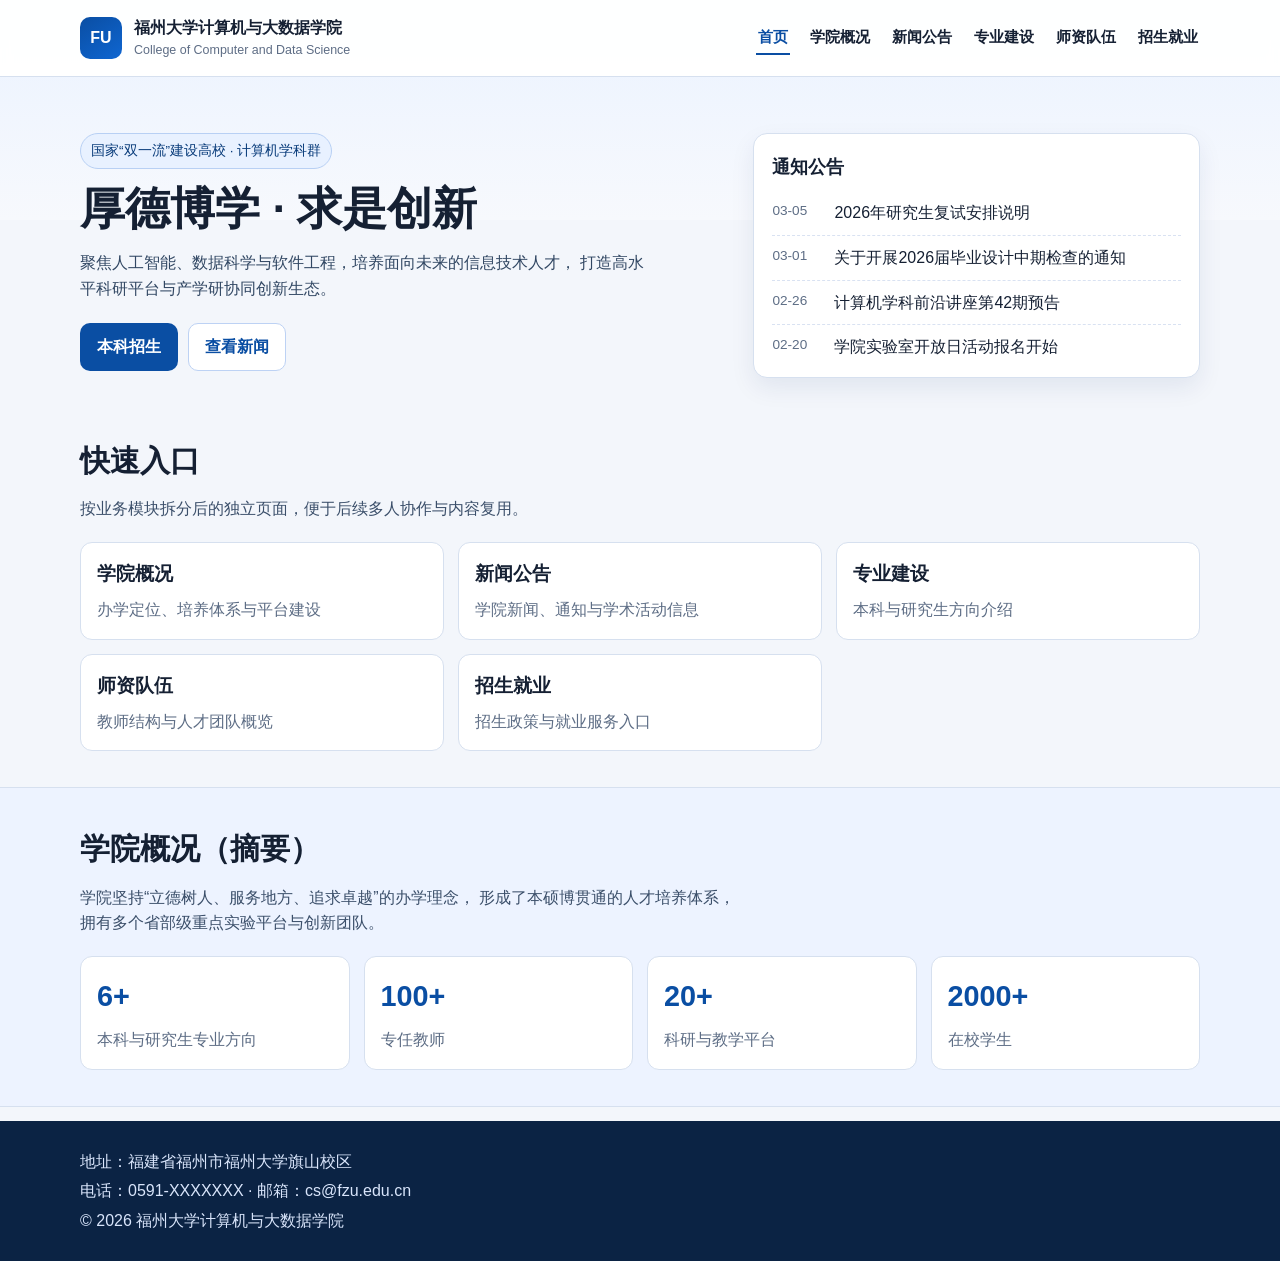
==== index.html @ 97e62f18 "福州大学计算机官网v1.0" ====
﻿<!DOCTYPE html>
<html lang="zh-CN">
<head>
  <meta charset="UTF-8">
  <meta name="viewport" content="width=device-width, initial-scale=1.0">
  <title>福州大学计算机与大数据学院</title>
  <link rel="stylesheet" href="styles.css">
</head>
<body>
  <div id="site-header"></div>

  <section class="hero">
    <div class="container hero-grid">
      <div>
        <p class="tag">国家“双一流”建设高校 · 计算机学科群</p>
        <h1>厚德博学 · 求是创新</h1>
        <p class="lead">
          聚焦人工智能、数据科学与软件工程，培养面向未来的信息技术人才，
          打造高水平科研平台与产学研协同创新生态。
        </p>
        <div class="hero-actions">
          <a class="btn btn-primary" href="admission.html">本科招生</a>
          <a class="btn btn-ghost" href="news.html">查看新闻</a>
        </div>
      </div>
      <div class="hero-card">
        <h2>通知公告</h2>
        <ul>
          <li><span>03-05</span><a href="#">2026年研究生复试安排说明</a></li>
          <li><span>03-01</span><a href="#">关于开展2026届毕业设计中期检查的通知</a></li>
          <li><span>02-26</span><a href="#">计算机学科前沿讲座第42期预告</a></li>
          <li><span>02-20</span><a href="#">学院实验室开放日活动报名开始</a></li>
        </ul>
      </div>
    </div>
  </section>

  <main>
    <section class="section">
      <div class="container">
        <h2 class="section-title">快速入口</h2>
        <p class="section-intro">按业务模块拆分后的独立页面，便于后续多人协作与内容复用。</p>
        <div class="quick-links">
          <a class="quick-link-card" href="about.html">
            <h3>学院概况</h3>
            <p>办学定位、培养体系与平台建设</p>
          </a>
          <a class="quick-link-card" href="news.html">
            <h3>新闻公告</h3>
            <p>学院新闻、通知与学术活动信息</p>
          </a>
          <a class="quick-link-card" href="programs.html">
            <h3>专业建设</h3>
            <p>本科与研究生方向介绍</p>
          </a>
          <a class="quick-link-card" href="faculty.html">
            <h3>师资队伍</h3>
            <p>教师结构与人才团队概览</p>
          </a>
          <a class="quick-link-card" href="admission.html">
            <h3>招生就业</h3>
            <p>招生政策与就业服务入口</p>
          </a>
        </div>
      </div>
    </section>

    <section class="section section-alt">
      <div class="container">
        <h2 class="section-title">学院概况（摘要）</h2>
        <p class="section-intro">
          学院坚持“立德树人、服务地方、追求卓越”的办学理念，
          形成了本硕博贯通的人才培养体系，拥有多个省部级重点实验平台与创新团队。
        </p>
        <div class="stats">
          <article>
            <h3>6+</h3>
            <p>本科与研究生专业方向</p>
          </article>
          <article>
            <h3>100+</h3>
            <p>专任教师</p>
          </article>
          <article>
            <h3>20+</h3>
            <p>科研与教学平台</p>
          </article>
          <article>
            <h3>2000+</h3>
            <p>在校学生</p>
          </article>
        </div>
      </div>
    </section>
  </main>

  <div id="site-footer"></div>
  <script src="scripts/layout.js"></script>
  <script>
    window.renderLayout("home");
  </script>
</body>
</html>
---- styles.css ----
﻿:root {
  --bg: #f3f6fb;
  --surface: #ffffff;
  --surface-alt: #edf3ff;
  --text: #152033;
  --muted: #5d6d85;
  --brand: #0a4ea3;
  --brand-deep: #083b7a;
  --line: #d6e0ef;
}

* {
  box-sizing: border-box;
}

body {
  margin: 0;
  font-family: "Segoe UI", "PingFang SC", "Microsoft YaHei", sans-serif;
  color: var(--text);
  background: linear-gradient(180deg, #eaf2ff 0%, #f7f9fd 220px, var(--bg) 220px);
  line-height: 1.6;
}

.container {
  width: min(1120px, 92vw);
  margin: 0 auto;
}

.topbar {
  background: rgba(255, 255, 255, 0.95);
  border-bottom: 1px solid var(--line);
  position: sticky;
  top: 0;
  z-index: 20;
  backdrop-filter: blur(6px);
}

.topbar-inner {
  display: flex;
  justify-content: space-between;
  align-items: center;
  gap: 20px;
  min-height: 76px;
}

.brand {
  display: flex;
  align-items: center;
  gap: 12px;
}

.brand-link {
  text-decoration: none;
  color: inherit;
}

.logo {
  width: 42px;
  height: 42px;
  border-radius: 10px;
  display: grid;
  place-items: center;
  background: linear-gradient(145deg, var(--brand), #0f66d1);
  color: #fff;
  font-weight: 700;
}

.brand-cn,
.brand-en {
  margin: 0;
}

.brand-cn {
  font-size: 1rem;
  font-weight: 700;
}

.brand-en {
  color: var(--muted);
  font-size: 0.78rem;
}

.nav {
  display: flex;
  flex-wrap: wrap;
  gap: 18px;
}

.nav a {
  color: var(--text);
  text-decoration: none;
  font-size: 0.95rem;
  font-weight: 600;
  padding: 4px 2px;
  border-bottom: 2px solid transparent;
}

.nav a:hover,
.nav a.is-active {
  color: var(--brand);
  border-bottom-color: var(--brand);
}

.hero {
  padding: 56px 0 22px;
}

.hero-grid {
  display: grid;
  grid-template-columns: 1.45fr 1fr;
  gap: 26px;
}

.tag {
  display: inline-block;
  margin: 0 0 14px;
  padding: 6px 10px;
  border: 1px solid #b8d0f4;
  background: #e8f1ff;
  color: var(--brand-deep);
  border-radius: 999px;
  font-size: 0.85rem;
}

h1 {
  margin: 0;
  font-size: clamp(1.9rem, 4vw, 2.8rem);
  line-height: 1.15;
}

.lead {
  margin: 16px 0 22px;
  max-width: 64ch;
  color: #314763;
}

.hero-actions {
  display: flex;
  gap: 10px;
  flex-wrap: wrap;
}

.btn {
  display: inline-block;
  padding: 10px 16px;
  border-radius: 10px;
  font-weight: 700;
  text-decoration: none;
  border: 1px solid transparent;
}

.btn-primary {
  background: var(--brand);
  color: #fff;
}

.btn-primary:hover {
  background: var(--brand-deep);
}

.btn-ghost {
  background: #fff;
  border-color: #bdd2f4;
  color: var(--brand);
}

.hero-card {
  background: var(--surface);
  border: 1px solid var(--line);
  border-radius: 14px;
  padding: 18px 18px 8px;
  box-shadow: 0 10px 24px rgba(0, 40, 104, 0.08);
}

.hero-card h2 {
  margin: 0 0 10px;
  font-size: 1.15rem;
}

.hero-card ul {
  list-style: none;
  padding: 0;
  margin: 0;
}

.hero-card li {
  display: grid;
  grid-template-columns: 52px 1fr;
  gap: 10px;
  padding: 9px 0;
  border-top: 1px dashed #d9e2f2;
}

.hero-card li:first-child {
  border-top: none;
}

.hero-card span {
  color: var(--muted);
  font-size: 0.85rem;
}

.hero-card a {
  color: var(--text);
  text-decoration: none;
}

.hero-card a:hover {
  color: var(--brand);
}

.page-hero {
  padding: 42px 0 14px;
}

.page-hero h1 {
  font-size: clamp(1.7rem, 3.4vw, 2.5rem);
}

.page-hero p {
  margin: 8px 0 0;
  color: #3b4f6a;
}

.section {
  padding: 36px 0;
}

.section-alt {
  background: var(--surface-alt);
  border-top: 1px solid var(--line);
  border-bottom: 1px solid var(--line);
}

.section-title {
  margin: 0 0 12px;
  font-size: clamp(1.3rem, 2.4vw, 1.9rem);
}

.section-intro {
  margin: 0;
  max-width: 74ch;
  color: #3b4f6a;
}

.stats,
.news-grid,
.program-grid,
.quick-links {
  margin-top: 20px;
  display: grid;
  gap: 14px;
}

.stats {
  grid-template-columns: repeat(4, minmax(0, 1fr));
}

.stats article {
  background: var(--surface);
  border: 1px solid var(--line);
  border-radius: 12px;
  padding: 16px;
}

.stats h3 {
  margin: 0;
  font-size: 1.8rem;
  color: var(--brand);
}

.stats p {
  margin: 8px 0 0;
  color: var(--muted);
}

.news-grid {
  grid-template-columns: repeat(3, minmax(0, 1fr));
}

.news-item {
  background: var(--surface);
  border: 1px solid var(--line);
  border-radius: 12px;
  padding: 16px;
}

.news-meta {
  margin: 0 0 8px;
  color: var(--muted);
  font-size: 0.88rem;
}

.news-item h3 {
  margin: 0 0 10px;
  font-size: 1.05rem;
}

.news-item p {
  margin: 0;
  color: #40536c;
}

.program-grid {
  grid-template-columns: repeat(2, minmax(0, 1fr));
}

.program-grid article {
  background: var(--surface);
  border: 1px solid var(--line);
  border-radius: 12px;
  padding: 16px;
}

.program-grid h3 {
  margin: 0 0 8px;
}

.program-grid p {
  margin: 0;
  color: #41546d;
}

.faculty-list {
  margin-top: 18px;
  display: flex;
  flex-wrap: wrap;
  gap: 10px;
}

.faculty-list span {
  padding: 8px 12px;
  border-radius: 999px;
  border: 1px solid #c4d6f3;
  background: #f8fbff;
  color: #20487d;
  font-size: 0.92rem;
}

.admission-box {
  display: grid;
  grid-template-columns: 1.4fr 1fr;
  gap: 20px;
  background: var(--surface);
  border: 1px solid var(--line);
  border-radius: 16px;
  padding: 22px;
}

.admission-actions {
  display: flex;
  flex-direction: column;
  gap: 10px;
  justify-content: center;
}

.quick-links {
  grid-template-columns: repeat(3, minmax(0, 1fr));
}

.quick-link-card {
  background: var(--surface);
  border: 1px solid var(--line);
  border-radius: 12px;
  padding: 16px;
  text-decoration: none;
}

.quick-link-card h3 {
  margin: 0;
  color: var(--text);
}

.quick-link-card p {
  margin: 8px 0 0;
  color: var(--muted);
}

.quick-link-card:hover {
  border-color: #9fbce9;
  box-shadow: 0 8px 20px rgba(0, 40, 104, 0.08);
}

.list-block {
  margin: 0;
  padding-left: 20px;
}

.list-block li {
  margin: 8px 0;
  color: #3a4f69;
}

.footer {
  margin-top: 14px;
  background: #0b2344;
  color: #d9e5fb;
  padding: 24px 0;
}

.footer-inner p {
  margin: 4px 0;
}

@media (max-width: 980px) {
  .hero-grid,
  .admission-box,
  .quick-links {
    grid-template-columns: 1fr;
  }

  .news-grid {
    grid-template-columns: 1fr 1fr;
  }

  .stats {
    grid-template-columns: 1fr 1fr;
  }
}

@media (max-width: 680px) {
  .topbar-inner {
    align-items: flex-start;
    flex-direction: column;
    padding: 12px 0;
  }

  .news-grid,
  .program-grid,
  .stats {
    grid-template-columns: 1fr;
  }

  .nav {
    gap: 12px;
  }
}
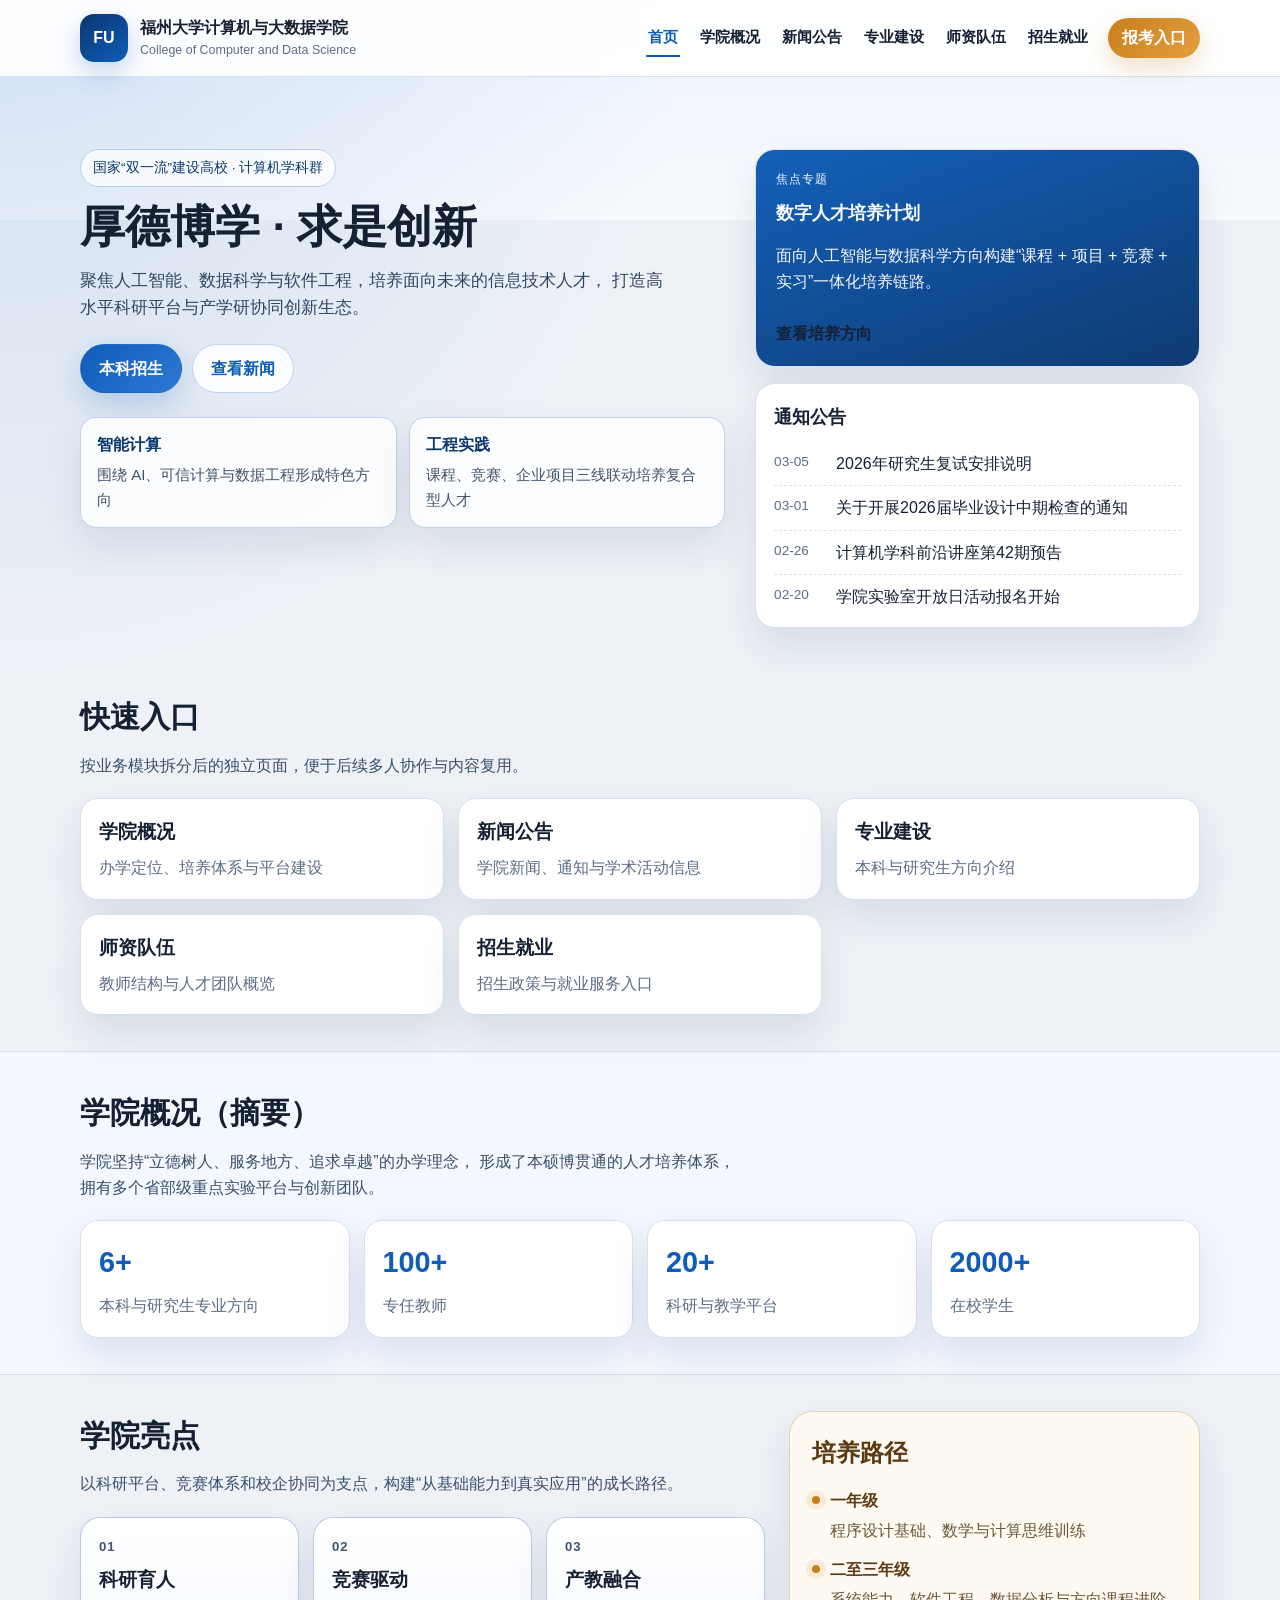
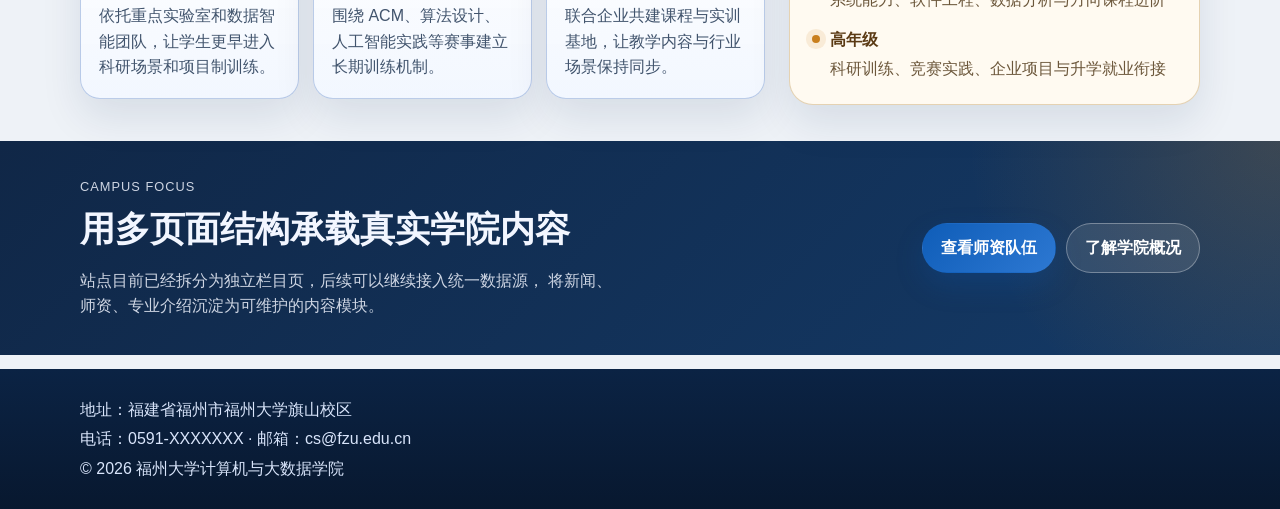
==== commit acbed7a7: "v3.0，主页面做了更多调整，学院门户页新增了“焦点专题”“学院亮点”“培养路径”“底部聚焦区”等内容模块。添加了“报考入口”" ====
--- a/index.html
+++ b/index.html
@@ -11,7 +11,7 @@
 
   <section class="hero">
     <div class="container hero-grid">
-      <div>
+      <div class="hero-copy">
         <p class="tag">国家“双一流”建设高校 · 计算机学科群</p>
         <h1>厚德博学 · 求是创新</h1>
         <p class="lead">
@@ -22,15 +22,33 @@
           <a class="btn btn-primary" href="admission.html">本科招生</a>
           <a class="btn btn-ghost" href="news.html">查看新闻</a>
         </div>
+        <div class="hero-highlights">
+          <article>
+            <strong>智能计算</strong>
+            <span>围绕 AI、可信计算与数据工程形成特色方向</span>
+          </article>
+          <article>
+            <strong>工程实践</strong>
+            <span>课程、竞赛、企业项目三线联动培养复合型人才</span>
+          </article>
+        </div>
       </div>
-      <div class="hero-card">
-        <h2>通知公告</h2>
-        <ul>
-          <li><span>03-05</span><a href="#">2026年研究生复试安排说明</a></li>
-          <li><span>03-01</span><a href="#">关于开展2026届毕业设计中期检查的通知</a></li>
-          <li><span>02-26</span><a href="#">计算机学科前沿讲座第42期预告</a></li>
-          <li><span>02-20</span><a href="#">学院实验室开放日活动报名开始</a></li>
-        </ul>
+      <div class="hero-panel">
+        <div class="hero-card hero-card-featured">
+          <p class="hero-card-label">焦点专题</p>
+          <h2>数字人才培养计划</h2>
+          <p>面向人工智能与数据科学方向构建“课程 + 项目 + 竞赛 + 实习”一体化培养链路。</p>
+          <a class="text-link" href="programs.html">查看培养方向</a>
+        </div>
+        <div class="hero-card">
+          <h2>通知公告</h2>
+          <ul>
+            <li><span>03-05</span><a href="#">2026年研究生复试安排说明</a></li>
+            <li><span>03-01</span><a href="#">关于开展2026届毕业设计中期检查的通知</a></li>
+            <li><span>02-26</span><a href="#">计算机学科前沿讲座第42期预告</a></li>
+            <li><span>02-20</span><a href="#">学院实验室开放日活动报名开始</a></li>
+          </ul>
+        </div>
       </div>
     </div>
   </section>
@@ -92,6 +110,68 @@
         </div>
       </div>
     </section>
+
+    <section class="section">
+      <div class="container feature-layout">
+        <div>
+          <h2 class="section-title">学院亮点</h2>
+          <p class="section-intro">
+            以科研平台、竞赛体系和校企协同为支点，构建“从基础能力到真实应用”的成长路径。
+          </p>
+          <div class="feature-grid">
+            <article class="feature-card">
+              <p class="feature-index">01</p>
+              <h3>科研育人</h3>
+              <p>依托重点实验室和数据智能团队，让学生更早进入科研场景和项目制训练。</p>
+            </article>
+            <article class="feature-card">
+              <p class="feature-index">02</p>
+              <h3>竞赛驱动</h3>
+              <p>围绕 ACM、算法设计、人工智能实践等赛事建立长期训练机制。</p>
+            </article>
+            <article class="feature-card">
+              <p class="feature-index">03</p>
+              <h3>产教融合</h3>
+              <p>联合企业共建课程与实训基地，让教学内容与行业场景保持同步。</p>
+            </article>
+          </div>
+        </div>
+        <aside class="timeline-card">
+          <h2>培养路径</h2>
+          <div class="timeline">
+            <article>
+              <span>一年级</span>
+              <p>程序设计基础、数学与计算思维训练</p>
+            </article>
+            <article>
+              <span>二至三年级</span>
+              <p>系统能力、软件工程、数据分析与方向课程进阶</p>
+            </article>
+            <article>
+              <span>高年级</span>
+              <p>科研训练、竞赛实践、企业项目与升学就业衔接</p>
+            </article>
+          </div>
+        </aside>
+      </div>
+    </section>
+
+    <section class="section section-band">
+      <div class="container spotlight">
+        <div>
+          <p class="spotlight-kicker">Campus Focus</p>
+          <h2>用多页面结构承载真实学院内容</h2>
+          <p>
+            站点目前已经拆分为独立栏目页，后续可以继续接入统一数据源，
+            将新闻、师资、专业介绍沉淀为可维护的内容模块。
+          </p>
+        </div>
+        <div class="spotlight-actions">
+          <a class="btn btn-primary" href="faculty.html">查看师资队伍</a>
+          <a class="btn btn-ghost" href="about.html">了解学院概况</a>
+        </div>
+      </div>
+    </section>
   </main>
 
   <div id="site-footer"></div>
--- a/styles.css
+++ b/styles.css
@@ -1,12 +1,15 @@
-﻿:root {
-  --bg: #f3f6fb;
+:root {
+  --bg: #eef2f7;
   --surface: #ffffff;
-  --surface-alt: #edf3ff;
+  --surface-alt: #f3f7ff;
+  --surface-band: #0f2949;
   --text: #152033;
   --muted: #5d6d85;
-  --brand: #0a4ea3;
-  --brand-deep: #083b7a;
+  --brand: #0f5db8;
+  --brand-deep: #0a376e;
+  --accent: #c97f1e;
   --line: #d6e0ef;
+  --shadow: 0 18px 40px rgba(13, 35, 76, 0.1);
 }
 
 * {
@@ -15,9 +18,11 @@
 
 body {
   margin: 0;
-  font-family: "Segoe UI", "PingFang SC", "Microsoft YaHei", sans-serif;
+  font-family: "Trebuchet MS", "PingFang SC", "Microsoft YaHei", sans-serif;
   color: var(--text);
-  background: linear-gradient(180deg, #eaf2ff 0%, #f7f9fd 220px, var(--bg) 220px);
+  background:
+    radial-gradient(circle at top left, rgba(25, 98, 193, 0.14), transparent 28%),
+    linear-gradient(180deg, #edf4ff 0%, #f8fafd 220px, var(--bg) 220px);
   line-height: 1.6;
 }
 
@@ -27,12 +32,12 @@
 }
 
 .topbar {
-  background: rgba(255, 255, 255, 0.95);
+  background: rgba(255, 255, 255, 0.92);
   border-bottom: 1px solid var(--line);
   position: sticky;
   top: 0;
   z-index: 20;
-  backdrop-filter: blur(6px);
+  backdrop-filter: blur(14px);
 }
 
 .topbar-inner {
@@ -55,14 +60,15 @@
 }
 
 .logo {
-  width: 42px;
-  height: 42px;
-  border-radius: 10px;
+  width: 48px;
+  height: 48px;
+  border-radius: 14px;
   display: grid;
   place-items: center;
-  background: linear-gradient(145deg, var(--brand), #0f66d1);
+  background: linear-gradient(145deg, var(--brand-deep), var(--brand));
   color: #fff;
   font-weight: 700;
+  box-shadow: 0 10px 24px rgba(15, 93, 184, 0.24);
 }
 
 .brand-cn,
@@ -78,6 +84,12 @@
 .brand-en {
   color: var(--muted);
   font-size: 0.78rem;
+}
+
+.nav-wrap {
+  display: flex;
+  align-items: center;
+  gap: 18px;
 }
 
 .nav {
@@ -91,7 +103,7 @@
   text-decoration: none;
   font-size: 0.95rem;
   font-weight: 600;
-  padding: 4px 2px;
+  padding: 6px 2px;
   border-bottom: 2px solid transparent;
 }
 
@@ -101,25 +113,45 @@
   border-bottom-color: var(--brand);
 }
 
+.nav-cta {
+  display: inline-flex;
+  align-items: center;
+  justify-content: center;
+  min-height: 40px;
+  padding: 0 14px;
+  border-radius: 999px;
+  background: linear-gradient(135deg, var(--accent), #e39f3f);
+  color: #fff;
+  text-decoration: none;
+  font-weight: 700;
+  box-shadow: 0 10px 24px rgba(201, 127, 30, 0.24);
+}
+
 .hero {
-  padding: 56px 0 22px;
+  padding: 72px 0 28px;
 }
 
 .hero-grid {
   display: grid;
   grid-template-columns: 1.45fr 1fr;
-  gap: 26px;
+  gap: 30px;
+  align-items: stretch;
+}
+
+.hero-copy {
+  position: relative;
 }
 
 .tag {
   display: inline-block;
   margin: 0 0 14px;
-  padding: 6px 10px;
-  border: 1px solid #b8d0f4;
-  background: #e8f1ff;
+  padding: 7px 12px;
+  border: 1px solid #b7cdee;
+  background: rgba(255, 255, 255, 0.75);
   color: var(--brand-deep);
   border-radius: 999px;
   font-size: 0.85rem;
+  backdrop-filter: blur(6px);
 }
 
 h1 {
@@ -132,6 +164,7 @@
   margin: 16px 0 22px;
   max-width: 64ch;
   color: #314763;
+  font-size: 1.04rem;
 }
 
 .hero-actions {
@@ -140,41 +173,98 @@
   flex-wrap: wrap;
 }
 
+.hero-highlights {
+  margin-top: 24px;
+  display: grid;
+  grid-template-columns: repeat(2, minmax(0, 1fr));
+  gap: 12px;
+}
+
+.hero-highlights article {
+  background: rgba(255, 255, 255, 0.82);
+  border: 1px solid rgba(168, 191, 228, 0.7);
+  border-radius: 16px;
+  padding: 14px 16px;
+  box-shadow: var(--shadow);
+}
+
+.hero-highlights strong {
+  display: block;
+  margin-bottom: 4px;
+  color: var(--brand-deep);
+}
+
+.hero-highlights span {
+  color: #42546d;
+  font-size: 0.94rem;
+}
+
 .btn {
   display: inline-block;
-  padding: 10px 16px;
-  border-radius: 10px;
+  padding: 11px 18px;
+  border-radius: 999px;
   font-weight: 700;
   text-decoration: none;
   border: 1px solid transparent;
+  transition: transform 0.2s ease, box-shadow 0.2s ease, background 0.2s ease;
+}
+
+.btn:hover {
+  transform: translateY(-1px);
 }
 
 .btn-primary {
-  background: var(--brand);
+  background: linear-gradient(135deg, var(--brand), #2d78d2);
   color: #fff;
+  box-shadow: 0 12px 28px rgba(15, 93, 184, 0.22);
 }
 
 .btn-primary:hover {
-  background: var(--brand-deep);
+  background: linear-gradient(135deg, var(--brand-deep), var(--brand));
 }
 
 .btn-ghost {
-  background: #fff;
+  background: rgba(255, 255, 255, 0.9);
   border-color: #bdd2f4;
   color: var(--brand);
+}
+
+.hero-panel {
+  display: grid;
+  gap: 16px;
 }
 
 .hero-card {
   background: var(--surface);
   border: 1px solid var(--line);
-  border-radius: 14px;
+  border-radius: 20px;
   padding: 18px 18px 8px;
-  box-shadow: 0 10px 24px rgba(0, 40, 104, 0.08);
+  box-shadow: var(--shadow);
 }
 
 .hero-card h2 {
   margin: 0 0 10px;
   font-size: 1.15rem;
+}
+
+.hero-card-featured {
+  padding: 20px;
+  background: linear-gradient(160deg, rgba(15, 93, 184, 0.98), rgba(10, 55, 110, 0.98));
+  color: #f5f8ff;
+}
+
+.hero-card-featured h2,
+.hero-card-featured p,
+.hero-card-featured a {
+  color: inherit;
+}
+
+.hero-card-label {
+  margin: 0 0 8px;
+  font-size: 0.78rem;
+  letter-spacing: 0.08em;
+  text-transform: uppercase;
+  color: rgba(255, 255, 255, 0.78);
 }
 
 .hero-card ul {
@@ -209,6 +299,13 @@
   color: var(--brand);
 }
 
+.text-link {
+  display: inline-block;
+  margin-top: 10px;
+  text-decoration: none;
+  font-weight: 700;
+}
+
 .page-hero {
   padding: 42px 0 14px;
 }
@@ -230,6 +327,18 @@
   background: var(--surface-alt);
   border-top: 1px solid var(--line);
   border-bottom: 1px solid var(--line);
+}
+
+.section-band {
+  background:
+    radial-gradient(circle at top right, rgba(201, 127, 30, 0.22), transparent 24%),
+    linear-gradient(135deg, #102747, #143a67);
+  color: #f2f6ff;
+}
+
+.section-band .section-title,
+.section-band .section-intro {
+  color: inherit;
 }
 
 .section-title {
@@ -259,8 +368,9 @@
 .stats article {
   background: var(--surface);
   border: 1px solid var(--line);
-  border-radius: 12px;
-  padding: 16px;
+  border-radius: 18px;
+  padding: 18px;
+  box-shadow: var(--shadow);
 }
 
 .stats h3 {
@@ -281,8 +391,9 @@
 .news-item {
   background: var(--surface);
   border: 1px solid var(--line);
-  border-radius: 12px;
+  border-radius: 18px;
   padding: 16px;
+  box-shadow: var(--shadow);
 }
 
 .news-meta {
@@ -308,8 +419,9 @@
 .program-grid article {
   background: var(--surface);
   border: 1px solid var(--line);
-  border-radius: 12px;
+  border-radius: 18px;
   padding: 16px;
+  box-shadow: var(--shadow);
 }
 
 .program-grid h3 {
@@ -343,8 +455,9 @@
   gap: 20px;
   background: var(--surface);
   border: 1px solid var(--line);
-  border-radius: 16px;
+  border-radius: 24px;
   padding: 22px;
+  box-shadow: var(--shadow);
 }
 
 .admission-actions {
@@ -361,9 +474,11 @@
 .quick-link-card {
   background: var(--surface);
   border: 1px solid var(--line);
-  border-radius: 12px;
-  padding: 16px;
+  border-radius: 18px;
+  padding: 18px;
   text-decoration: none;
+  box-shadow: var(--shadow);
+  transition: transform 0.2s ease, border-color 0.2s ease, box-shadow 0.2s ease;
 }
 
 .quick-link-card h3 {
@@ -378,7 +493,8 @@
 
 .quick-link-card:hover {
   border-color: #9fbce9;
-  box-shadow: 0 8px 20px rgba(0, 40, 104, 0.08);
+  box-shadow: 0 16px 30px rgba(0, 40, 104, 0.12);
+  transform: translateY(-3px);
 }
 
 .list-block {
@@ -391,9 +507,175 @@
   color: #3a4f69;
 }
 
+.teacher-groups {
+  display: grid;
+  gap: 14px;
+}
+
+.teacher-group {
+  background: var(--surface);
+  border: 1px solid var(--line);
+  border-radius: 18px;
+  padding: 14px 16px;
+  box-shadow: var(--shadow);
+}
+
+.teacher-group h3 {
+  margin: 0 0 10px;
+  color: var(--brand-deep);
+  font-size: 1.02rem;
+}
+
+.teacher-name-list {
+  list-style: none;
+  margin: 0;
+  padding: 0;
+  display: grid;
+  gap: 8px 12px;
+  grid-template-columns: repeat(6, minmax(0, 1fr));
+}
+
+.teacher-name-list li {
+  color: #324761;
+  font-size: 0.95rem;
+}
+
+.data-note {
+  margin-top: 14px;
+  color: var(--muted);
+  font-size: 0.9rem;
+}
+
+.data-note a {
+  color: var(--brand);
+}
+
+.feature-layout {
+  display: grid;
+  grid-template-columns: 1.5fr 0.9fr;
+  gap: 24px;
+  align-items: start;
+}
+
+.feature-grid {
+  margin-top: 20px;
+  display: grid;
+  grid-template-columns: repeat(3, minmax(0, 1fr));
+  gap: 14px;
+}
+
+.feature-card {
+  background: linear-gradient(180deg, rgba(255, 255, 255, 0.96), rgba(242, 247, 255, 0.98));
+  border: 1px solid rgba(170, 192, 227, 0.8);
+  border-radius: 20px;
+  padding: 18px;
+  box-shadow: var(--shadow);
+}
+
+.feature-card h3 {
+  margin: 8px 0;
+}
+
+.feature-card p {
+  margin: 0;
+  color: #41546d;
+}
+
+.feature-index {
+  margin: 0;
+  color: var(--accent);
+  font-size: 0.82rem;
+  font-weight: 700;
+  letter-spacing: 0.08em;
+}
+
+.timeline-card {
+  background: #fffaf1;
+  border: 1px solid rgba(215, 189, 145, 0.65);
+  border-radius: 24px;
+  padding: 22px;
+  box-shadow: var(--shadow);
+}
+
+.timeline-card h2 {
+  margin: 0 0 16px;
+  color: #5b3a14;
+}
+
+.timeline {
+  display: grid;
+  gap: 14px;
+}
+
+.timeline article {
+  position: relative;
+  padding-left: 18px;
+}
+
+.timeline article::before {
+  content: "";
+  position: absolute;
+  left: 0;
+  top: 8px;
+  width: 8px;
+  height: 8px;
+  border-radius: 999px;
+  background: var(--accent);
+  box-shadow: 0 0 0 6px rgba(201, 127, 30, 0.12);
+}
+
+.timeline span {
+  display: block;
+  font-weight: 700;
+  color: #5b3a14;
+}
+
+.timeline p {
+  margin: 4px 0 0;
+  color: #6c573b;
+}
+
+.spotlight {
+  display: grid;
+  grid-template-columns: 1.4fr auto;
+  gap: 20px;
+  align-items: center;
+}
+
+.spotlight h2 {
+  margin: 4px 0 10px;
+  font-size: clamp(1.4rem, 2.8vw, 2.2rem);
+}
+
+.spotlight p {
+  margin: 0;
+  max-width: 60ch;
+  color: rgba(242, 246, 255, 0.84);
+}
+
+.spotlight-kicker {
+  margin: 0;
+  text-transform: uppercase;
+  letter-spacing: 0.08em;
+  font-size: 0.8rem;
+  color: rgba(242, 246, 255, 0.68);
+}
+
+.spotlight-actions {
+  display: flex;
+  flex-wrap: wrap;
+  gap: 10px;
+}
+
+.section-band .btn-ghost {
+  background: rgba(255, 255, 255, 0.1);
+  border-color: rgba(255, 255, 255, 0.32);
+  color: #fff;
+}
+
 .footer {
   margin-top: 14px;
-  background: #0b2344;
+  background: linear-gradient(180deg, #0b2344, #08182f);
   color: #d9e5fb;
   padding: 24px 0;
 }
@@ -405,7 +687,9 @@
 @media (max-width: 980px) {
   .hero-grid,
   .admission-box,
-  .quick-links {
+  .quick-links,
+  .feature-layout,
+  .spotlight {
     grid-template-columns: 1fr;
   }
 
@@ -415,6 +699,14 @@
 
   .stats {
     grid-template-columns: 1fr 1fr;
+  }
+
+  .feature-grid {
+    grid-template-columns: 1fr;
+  }
+
+  .teacher-name-list {
+    grid-template-columns: repeat(4, minmax(0, 1fr));
   }
 }
 
@@ -425,13 +717,25 @@
     padding: 12px 0;
   }
 
+  .nav-wrap {
+    width: 100%;
+    flex-direction: column;
+    align-items: stretch;
+  }
+
+  .hero-highlights,
   .news-grid,
   .program-grid,
-  .stats {
+  .stats,
+  .teacher-name-list {
     grid-template-columns: 1fr;
   }
 
   .nav {
     gap: 12px;
   }
-}
+
+  .nav-cta {
+    width: 100%;
+  }
+}
